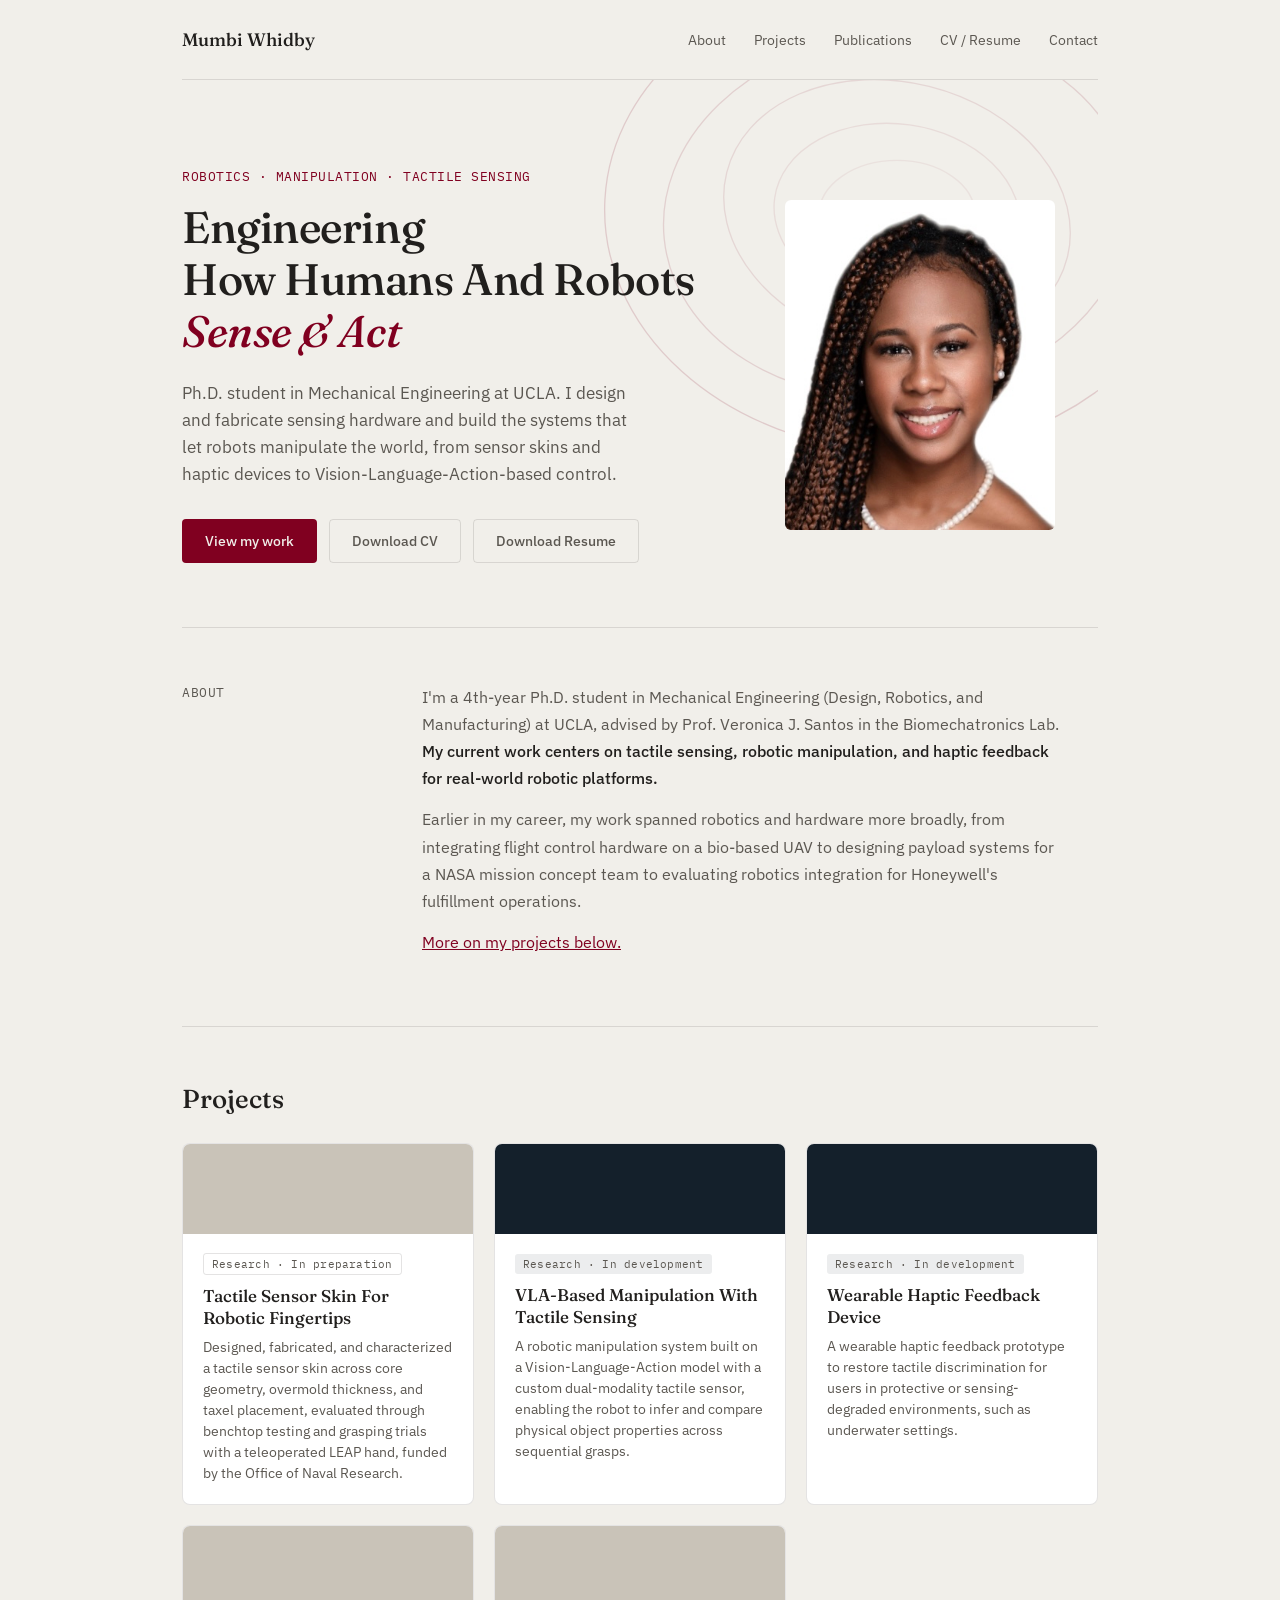
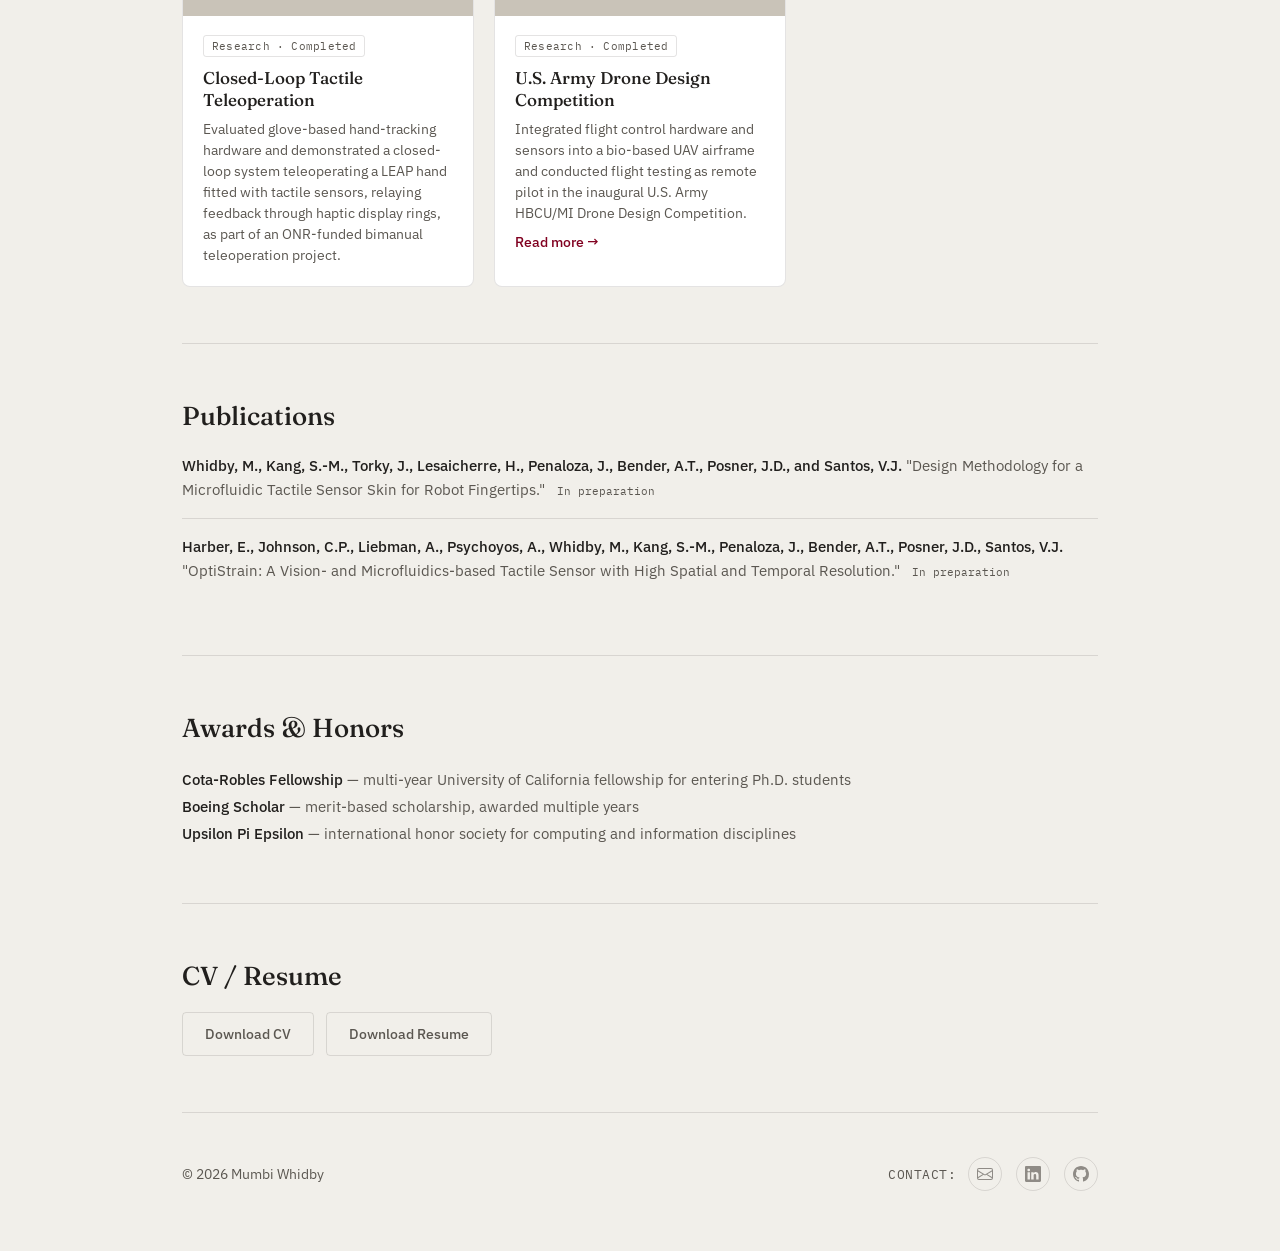
==== index.html @ e04b58ff "Add files via upload" ====
<!DOCTYPE html>
<html lang="en">
<head>
<meta charset="UTF-8">
<meta name="viewport" content="width=device-width, initial-scale=1.0">
<title>Mumbi Whidby | Robotics &amp; Hardware Engineer</title>
<meta name="description" content="Ph.D. researcher and hardware engineer building tactile sensors and manipulation systems for robots.">
<link rel="preconnect" href="https://fonts.googleapis.com">
<link href="https://fonts.googleapis.com/css2?family=Fraunces:opsz,wght@9..144,400;9..144,500;9..144,600&family=IBM+Plex+Sans:wght@400;500;600&family=IBM+Plex+Mono:wght@400;500&display=swap" rel="stylesheet">
<link rel="stylesheet" href="style.css">
</head>
<body>
<div class="wrap">

  <nav>
    <a class="nav-name" href="index.html">Mumbi Whidby</a>
    <div class="nav-links">
      <a href="#about">About</a>
      <a href="#projects">Projects</a>
      <a href="#publications">Publications</a>
      <a href="#documents">CV / Resume</a>
      <a href="#contact">Contact</a>
    </div>
  </nav>

  <section class="hero">
    <svg class="contour-bg" viewBox="0 0 400 400" xmlns="http://www.w3.org/2000/svg" aria-hidden="true">
      <g fill="none" stroke="#800020" stroke-width="1">
        <ellipse cx="230" cy="150" rx="60" ry="42" opacity="0.14"/>
        <ellipse cx="230" cy="150" rx="95" ry="70" opacity="0.2" transform="rotate(8 230 150)"/>
        <ellipse cx="230" cy="150" rx="135" ry="102" opacity="0.26" transform="rotate(14 230 150)"/>
        <ellipse cx="230" cy="150" rx="180" ry="140" opacity="0.32" transform="rotate(-6 230 150)"/>
        <ellipse cx="230" cy="150" rx="225" ry="182" opacity="0.38" transform="rotate(3 230 150)"/>
      </g>
    </svg>

    <div class="hero-copy">
      <div class="eyebrow">Robotics &middot; Manipulation &middot; Tactile Sensing</div>
      <h1>Engineering How&nbsp;Humans And&nbsp;Robots <em>Sense &amp; Act</em></h1>
      <p>Ph.D. student in Mechanical Engineering at UCLA. I design and fabricate sensing hardware and build the systems that let robots manipulate the world, from sensor skins and haptic devices to Vision-Language-Action-based control.</p>
      <div class="hero-cta">
        <a class="btn btn-primary" href="#projects">View my work</a>
        <a class="btn btn-secondary" href="assets/Mumbi_Whidby_CV.pdf">Download CV</a>
        <a class="btn btn-secondary" href="assets/Mumbi_Whidby_Resume.pdf">Download Resume</a>
      </div>
    </div>

    <div class="hero-portrait">
      <div class="portrait-frame">
        <img src="assets/portrait.jpg" alt="Mumbi Whidby">
      </div>
    </div>
  </section>

  <section class="about" id="about">
    <div class="label">About</div>
    <div>
      <p>I'm a 4th-year Ph.D. student in Mechanical Engineering (Design, Robotics, and Manufacturing) at UCLA, advised by Prof. Veronica J. Santos in the Biomechatronics Lab. <strong>My current work centers on tactile sensing, robotic manipulation, and haptic feedback for real-world robotic platforms.</strong></p>
      <p>Earlier in my career, my work spanned robotics and hardware more broadly, from integrating flight control hardware on a bio-based UAV to designing payload systems for a NASA mission concept team to evaluating robotics integration for Honeywell's fulfillment operations.</p>
      <p><a href="#projects">More on my projects below.</a></p>
    </div>
  </section>

  <section class="projects" id="projects">
    <h2>Projects</h2>
    <div class="grid">

      <div class="card">
        <div class="card-cover open"></div>
        <div class="card-body">
          <span class="tag">Research &middot; In preparation</span>
          <h3>Tactile Sensor Skin For Robotic Fingertips</h3>
          <p>Designed, fabricated, and characterized a tactile sensor skin across core geometry, overmold thickness, and taxel placement, evaluated through benchtop testing and grasping trials with a teleoperated LEAP hand, funded by the Office of Naval Research.</p>
        </div>
      </div>

      <div class="card">
        <div class="card-cover sealed"></div>
        <div class="card-body">
          <span class="tag sealed">Research &middot; In development</span>
          <h3>VLA-Based Manipulation With Tactile Sensing</h3>
          <p>A robotic manipulation system built on a Vision-Language-Action model with a custom dual-modality tactile sensor, enabling the robot to infer and compare physical object properties across sequential grasps.</p>
        </div>
      </div>

      <div class="card">
        <div class="card-cover sealed"></div>
        <div class="card-body">
          <span class="tag sealed">Research &middot; In development</span>
          <h3>Wearable Haptic Feedback Device</h3>
          <p>A wearable haptic feedback prototype to restore tactile discrimination for users in protective or sensing-degraded environments, such as underwater settings.</p>
        </div>
      </div>

      <div class="card">
        <div class="card-cover open"></div>
        <div class="card-body">
          <span class="tag">Research &middot; Completed</span>
          <h3>Closed-Loop Tactile Teleoperation</h3>
          <p>Evaluated glove-based hand-tracking hardware and demonstrated a closed-loop system teleoperating a LEAP hand fitted with tactile sensors, relaying feedback through haptic display rings, as part of an ONR-funded bimanual teleoperation project.</p>
        </div>
      </div>

      <a class="card" href="projects/drone-competition.html">
        <div class="card-cover open"></div>
        <div class="card-body">
          <span class="tag">Research &middot; Completed</span>
          <h3>U.S. Army Drone Design Competition</h3>
          <p>Integrated flight control hardware and sensors into a bio-based UAV airframe and conducted flight testing as remote pilot in the inaugural U.S. Army HBCU/MI Drone Design Competition.
          <span class="arrow">Read more &rarr;</span></p>
        </div>
      </a>

    </div>
  </section>

  <section class="publications" id="publications">
    <h2>Publications</h2>
    <ul class="pub-list">
      <li><strong>Whidby, M., Kang, S.-M., Torky, J., Lesaicherre, H., Penaloza, J., Bender, A.T., Posner, J.D., and Santos, V.J.</strong> "Design Methodology for a Microfluidic Tactile Sensor Skin for Robot Fingertips." <span class="pub-status">In preparation</span></li>
      <li><strong>Harber, E., Johnson, C.P., Liebman, A., Psychoyos, A., Whidby, M., Kang, S.-M., Penaloza, J., Bender, A.T., Posner, J.D., Santos, V.J.</strong> "OptiStrain: A Vision- and Microfluidics-based Tactile Sensor with High Spatial and Temporal Resolution." <span class="pub-status">In preparation</span></li>
    </ul>
  </section>

  <section class="awards" id="awards">
    <h2>Awards &amp; Honors</h2>
    <ul class="award-list">
      <li><strong>Cota-Robles Fellowship</strong> &mdash; multi-year University of California fellowship for entering Ph.D. students</li>
      <li><strong>Boeing Scholar</strong> &mdash; merit-based scholarship, awarded multiple years</li>
      <li><strong>Upsilon Pi Epsilon</strong> &mdash; international honor society for computing and information disciplines</li>
    </ul>
  </section>

  <section class="documents" id="documents">
    <h2>CV / Resume</h2>
    <div class="doc-links">
      <a class="btn btn-secondary" href="assets/Mumbi_Whidby_CV.pdf">Download CV</a>
      <a class="btn btn-secondary" href="assets/Mumbi_Whidby_Resume.pdf">Download Resume</a>
    </div>
  </section>

  <footer id="contact">
    <div>&copy; 2026 Mumbi Whidby</div>
    <div class="contact-row">
      <span class="contact-label">Contact:</span>
      <div class="icon-row">
        <a class="icon-badge" href="mailto:mwhidby@g.ucla.edu" title="Email" aria-label="Email">
          <svg xmlns="http://www.w3.org/2000/svg" width="16" height="16" fill="currentColor" viewBox="0 0 16 16"><path d="M0 4a2 2 0 0 1 2-2h12a2 2 0 0 1 2 2v8a2 2 0 0 1-2 2H2a2 2 0 0 1-2-2zm2-1a1 1 0 0 0-1 1v.217l7 4.2 7-4.2V4a1 1 0 0 0-1-1zm13 2.383-4.708 2.825L15 11.105zm-.034 6.876-5.64-3.471L8 9.583l-1.326-.795-5.64 3.47A1 1 0 0 0 2 13h12a1 1 0 0 0 .966-.741M1 11.105l4.708-2.897L1 5.383z"/></svg>
        </a>
        <a class="icon-badge" href="https://www.linkedin.com/in/mumbi-whidby" title="LinkedIn" aria-label="LinkedIn">
          <svg xmlns="http://www.w3.org/2000/svg" width="16" height="16" fill="currentColor" viewBox="0 0 16 16"><path d="M0 1.146C0 .513.526 0 1.175 0h13.65C15.474 0 16 .513 16 1.146v13.708c0 .633-.526 1.146-1.175 1.146H1.175C.526 16 0 15.487 0 14.854zm4.943 12.248V6.169H2.542v7.225zm-1.2-8.212c.837 0 1.358-.554 1.358-1.248-.015-.709-.52-1.248-1.342-1.248S2.4 3.226 2.4 3.934c0 .694.521 1.248 1.327 1.248zm4.908 8.212V9.359c0-.216.016-.432.08-.586.173-.431.568-.878 1.232-.878.869 0 1.216.662 1.216 1.634v3.865h2.401V9.25c0-2.22-1.184-3.252-2.764-3.252-1.274 0-1.845.7-2.165 1.193v.025h-.016l.016-.025V6.169h-2.4c.03.678 0 7.225 0 7.225z"/></svg>
        </a>
        <a class="icon-badge" href="https://github.com/Mumbzzz" title="GitHub" aria-label="GitHub">
          <svg xmlns="http://www.w3.org/2000/svg" width="16" height="16" fill="currentColor" viewBox="0 0 16 16"><path d="M8 0C3.58 0 0 3.58 0 8c0 3.54 2.29 6.53 5.47 7.59.4.07.55-.17.55-.38 0-.19-.01-.82-.01-1.49-2.01.37-2.53-.49-2.69-.94-.09-.23-.48-.94-.82-1.13-.28-.15-.68-.52-.01-.53.63-.01 1.08.58 1.23.82.72 1.21 1.87.87 2.33.66.07-.52.28-.87.51-1.07-1.78-.2-3.64-.89-3.64-3.95 0-.87.31-1.59.82-2.15-.08-.2-.36-1.02.08-2.12 0 0 .67-.21 2.2.82.64-.18 1.32-.27 2-.27s1.36.09 2 .27c1.53-1.04 2.2-.82 2.2-.82.44 1.1.16 1.92.08 2.12.51.56.82 1.27.82 2.15 0 3.07-1.87 3.75-3.65 3.95.29.25.54.73.54 1.48 0 1.07-.01 1.93-.01 2.2 0 .21.15.46.55.38A8.01 8.01 0 0 0 16 8c0-4.42-3.58-8-8-8"/></svg>
        </a>
      </div>
    </div>
  </footer>

</div>
</body>
</html>
---- style.css ----
:root{
  --paper:#F1EFEA;
  --ink:#211F1D;
  --ink-soft:#5B5751;
  --mercury-line: rgba(33,31,29,0.12);
  --accent:#800020;
  --navy:#14202B;
  --card-header:#C9C3B8;
}

*{box-sizing:border-box;}

body{
  margin:0;
  background:var(--paper);
  color:var(--ink);
  font-family:'IBM Plex Sans', sans-serif;
}

.wrap{max-width:980px;margin:0 auto;padding:0 32px;}

a{color:inherit;}

/* nav */
nav{
  display:flex;justify-content:space-between;align-items:center;
  padding:28px 0;border-bottom:1px solid var(--mercury-line);
}
.nav-name{font-family:'Fraunces',serif;font-weight:500;font-size:18px;text-decoration:none;color:var(--ink);}
.nav-links{display:flex;gap:28px;font-size:14px;color:var(--ink-soft);}
.nav-links a{color:var(--ink-soft);text-decoration:none;}
.nav-links a:hover{color:var(--accent);}

/* hero */
.hero{
  position:relative;
  padding:88px 0 64px;
  display:grid;grid-template-columns:1.3fr 0.9fr;gap:48px;align-items:center;
  overflow:hidden;
}
.contour-bg{position:absolute;inset:-60px -20px auto auto;width:520px;height:520px;z-index:0;opacity:0.4;}
.hero-copy{position:relative;z-index:1;}
.hero-copy .eyebrow{
  font-family:'IBM Plex Mono',monospace;font-size:12.5px;letter-spacing:0.04em;color:var(--accent);
  text-transform:uppercase;margin-bottom:18px;
}
.hero-copy h1{
  font-family:'Fraunces',serif;font-optical-sizing:auto;font-weight:500;
  font-size:44px;line-height:1.18;letter-spacing:-0.01em;margin:0 0 22px;
}
.hero-copy h1 em{font-style:italic;color:var(--accent);}
.hero-copy p{font-size:16.5px;line-height:1.65;color:var(--ink-soft);max-width:46ch;margin:0 0 30px;}
.hero-cta{display:flex;gap:12px;flex-wrap:wrap;}
.btn{
  font-size:14px;font-weight:500;padding:12px 22px;border-radius:4px;
  text-decoration:none;display:inline-block;border:1px solid transparent;
}
.btn-primary{background:var(--accent);color:var(--paper);}
.btn-secondary{border-color:var(--mercury-line);color:var(--ink-soft);transition:border-color 0.15s ease, color 0.15s ease;}
.btn-secondary:hover{border-color:var(--accent);color:var(--accent);}
.hero-portrait{position:relative;z-index:1;display:flex;justify-content:center;}
.portrait-frame{
  width:270px;height:330px;border-radius:6px;overflow:hidden;
  background:#DAD5CB;display:flex;align-items:center;justify-content:center;
}
.portrait-frame img{width:100%;height:100%;object-fit:cover;display:block;}
.portrait-frame span{font-family:'IBM Plex Mono',monospace;font-size:12px;color:var(--ink-soft);}

/* about */
.about{padding:56px 0;border-top:1px solid var(--mercury-line);display:grid;grid-template-columns:200px 1fr;gap:40px;}
.about .label{
  font-family:'IBM Plex Mono',monospace;font-size:12.5px;color:var(--ink-soft);
  text-transform:uppercase;letter-spacing:0.04em;
}
.about p{font-size:16px;line-height:1.7;color:var(--ink-soft);margin:0 0 14px;max-width:64ch;}
.about strong{color:var(--ink);font-weight:500;}
.about a{color:var(--accent);}

/* projects */
.projects{padding:56px 0;border-top:1px solid var(--mercury-line);}
.projects h2{font-family:'Fraunces',serif;font-weight:500;font-size:26px;margin:0 0 28px;}
.grid{display:grid;grid-template-columns:repeat(auto-fit,minmax(260px,1fr));gap:20px;}
.card{border:1px solid var(--mercury-line);border-radius:8px;overflow:hidden;background:#fff;display:block;text-decoration:none;color:inherit;transition:border-color 0.15s ease;}
a.card:hover{border-color:var(--accent);}
.card-cover{height:90px;background:var(--navy);}
.card-cover.open{background:var(--card-header);}
.card-body{padding:18px 20px 20px;}
.tag{
  display:inline-block;font-family:'IBM Plex Mono',monospace;font-size:11px;
  padding:3px 8px;border-radius:3px;margin-bottom:10px;letter-spacing:0.02em;
  border:1px solid var(--mercury-line);color:var(--ink-soft);
}
.tag.sealed{background:rgba(20,32,43,0.08);border:none;}
.card h3{font-family:'Fraunces',serif;font-weight:500;font-size:17px;margin:0 0 8px;line-height:1.3;}
.card p{font-size:13.5px;line-height:1.55;color:var(--ink-soft);margin:0;}
.arrow{color:var(--accent);font-weight:500;display:block;margin-top:8px;}

/* publications */
.publications{padding:56px 0;border-top:1px solid var(--mercury-line);}
.publications h2{font-family:'Fraunces',serif;font-weight:500;font-size:26px;margin:0 0 22px;}
.pub-list{list-style:none;margin:0;padding:0;}
.pub-list li{
  padding:16px 0;border-bottom:1px solid var(--mercury-line);
  font-size:15px;line-height:1.6;color:var(--ink-soft);
}
.pub-list li:first-child{padding-top:0;}
.pub-list li:last-child{border-bottom:none;}
.pub-list strong{color:var(--ink);font-weight:500;}
.pub-status{
  display:inline-block;font-family:'IBM Plex Mono',monospace;font-size:11px;
  color:var(--ink-soft);margin-left:8px;
}

/* awards */
.awards{padding:56px 0;border-top:1px solid var(--mercury-line);}
.awards h2{font-family:'Fraunces',serif;font-weight:500;font-size:26px;margin:0 0 22px;}
.award-list{list-style:none;margin:0;padding:0;font-size:15px;line-height:1.8;color:var(--ink-soft);}
.award-list strong{color:var(--ink);font-weight:500;}

/* résumé / cv */
.documents{padding:56px 0;border-top:1px solid var(--mercury-line);}
.documents h2{font-family:'Fraunces',serif;font-weight:500;font-size:26px;margin:0 0 20px;}
.doc-links{display:flex;gap:12px;flex-wrap:wrap;}

/* footer */
footer{
  padding:44px 0 60px;border-top:1px solid var(--mercury-line);
  display:flex;justify-content:space-between;align-items:center;font-size:14px;color:var(--ink-soft);
}
.contact-row{display:flex;align-items:center;gap:12px;}
.contact-label{font-family:'IBM Plex Mono',monospace;font-size:12.5px;color:var(--ink-soft);text-transform:uppercase;letter-spacing:0.04em;}
.icon-row{display:flex;gap:14px;}
.icon-badge{
  width:34px;height:34px;border-radius:50%;border:1px solid var(--mercury-line);
  display:flex;align-items:center;justify-content:center;text-decoration:none;
  color:var(--ink-soft);
}
.icon-badge svg{width:16px;height:16px;opacity:0.65;transition:opacity 0.15s ease;}
.icon-badge:hover{border-color:var(--accent);color:var(--accent);}
.icon-badge:hover svg{opacity:1;}

/* project (case study) page */
.case-study{padding:56px 0;}
.case-study .back-link{
  display:inline-block;margin-bottom:28px;font-size:14px;color:var(--ink-soft);text-decoration:none;
}
.case-study .back-link:hover{color:var(--accent);}
.case-study .eyebrow{
  font-family:'IBM Plex Mono',monospace;font-size:12.5px;letter-spacing:0.04em;color:var(--accent);
  text-transform:uppercase;margin-bottom:14px;
}
.case-study h1{font-family:'Fraunces',serif;font-weight:500;font-size:36px;line-height:1.2;margin:0 0 24px;max-width:24ch;}
.case-study .lede{font-size:17px;line-height:1.7;color:var(--ink-soft);max-width:64ch;margin:0 0 32px;}
.case-study h2{font-family:'Fraunces',serif;font-weight:500;font-size:21px;margin:40px 0 14px;}
.case-study p{font-size:15.5px;line-height:1.75;color:var(--ink-soft);max-width:64ch;margin:0 0 16px;}
.case-study ul{max-width:64ch;padding-left:20px;}
.case-study li{font-size:15.5px;line-height:1.75;color:var(--ink-soft);margin-bottom:8px;}

@media (max-width: 720px){
  .hero{grid-template-columns:1fr;padding:56px 0 40px;}
  .hero-portrait{order:-1;}
  .hero-copy h1{font-size:32px;}
  .about{grid-template-columns:1fr;gap:16px;}
  footer{flex-direction:column;gap:16px;align-items:flex-start;}
}
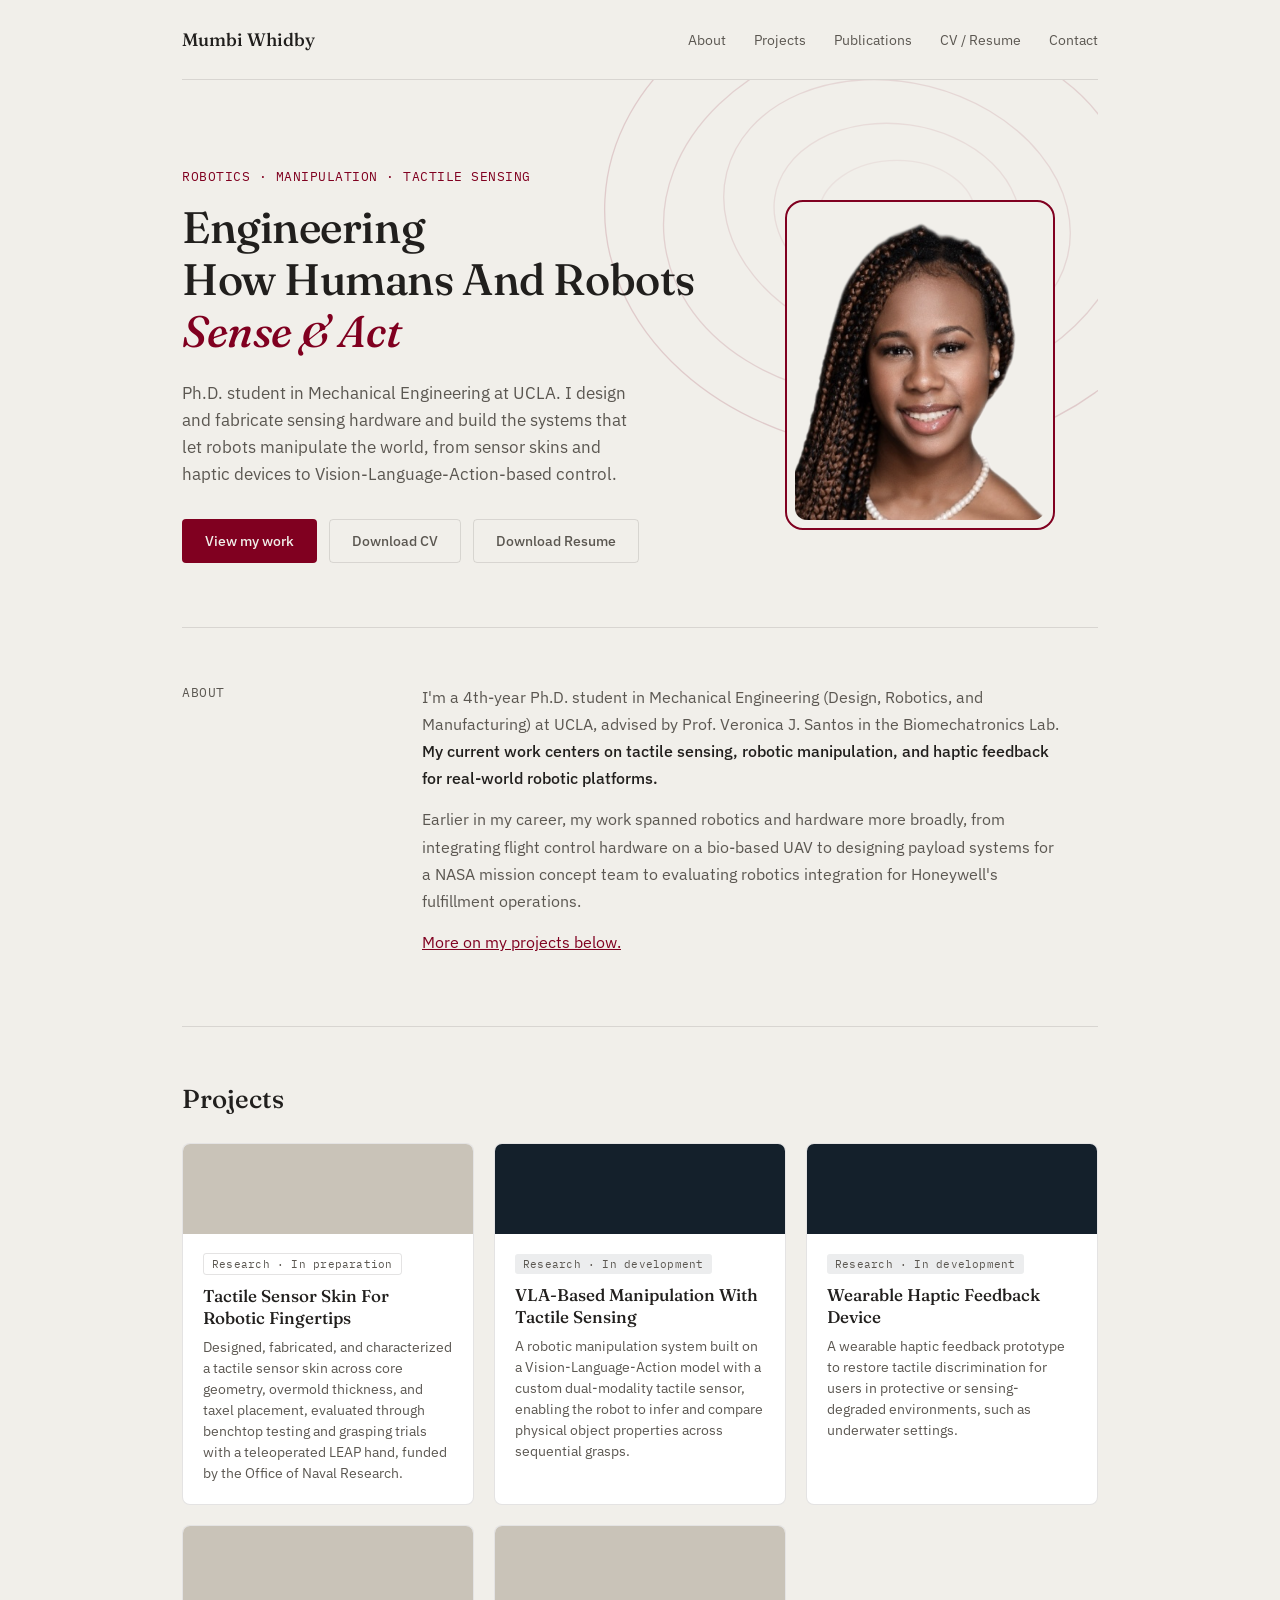
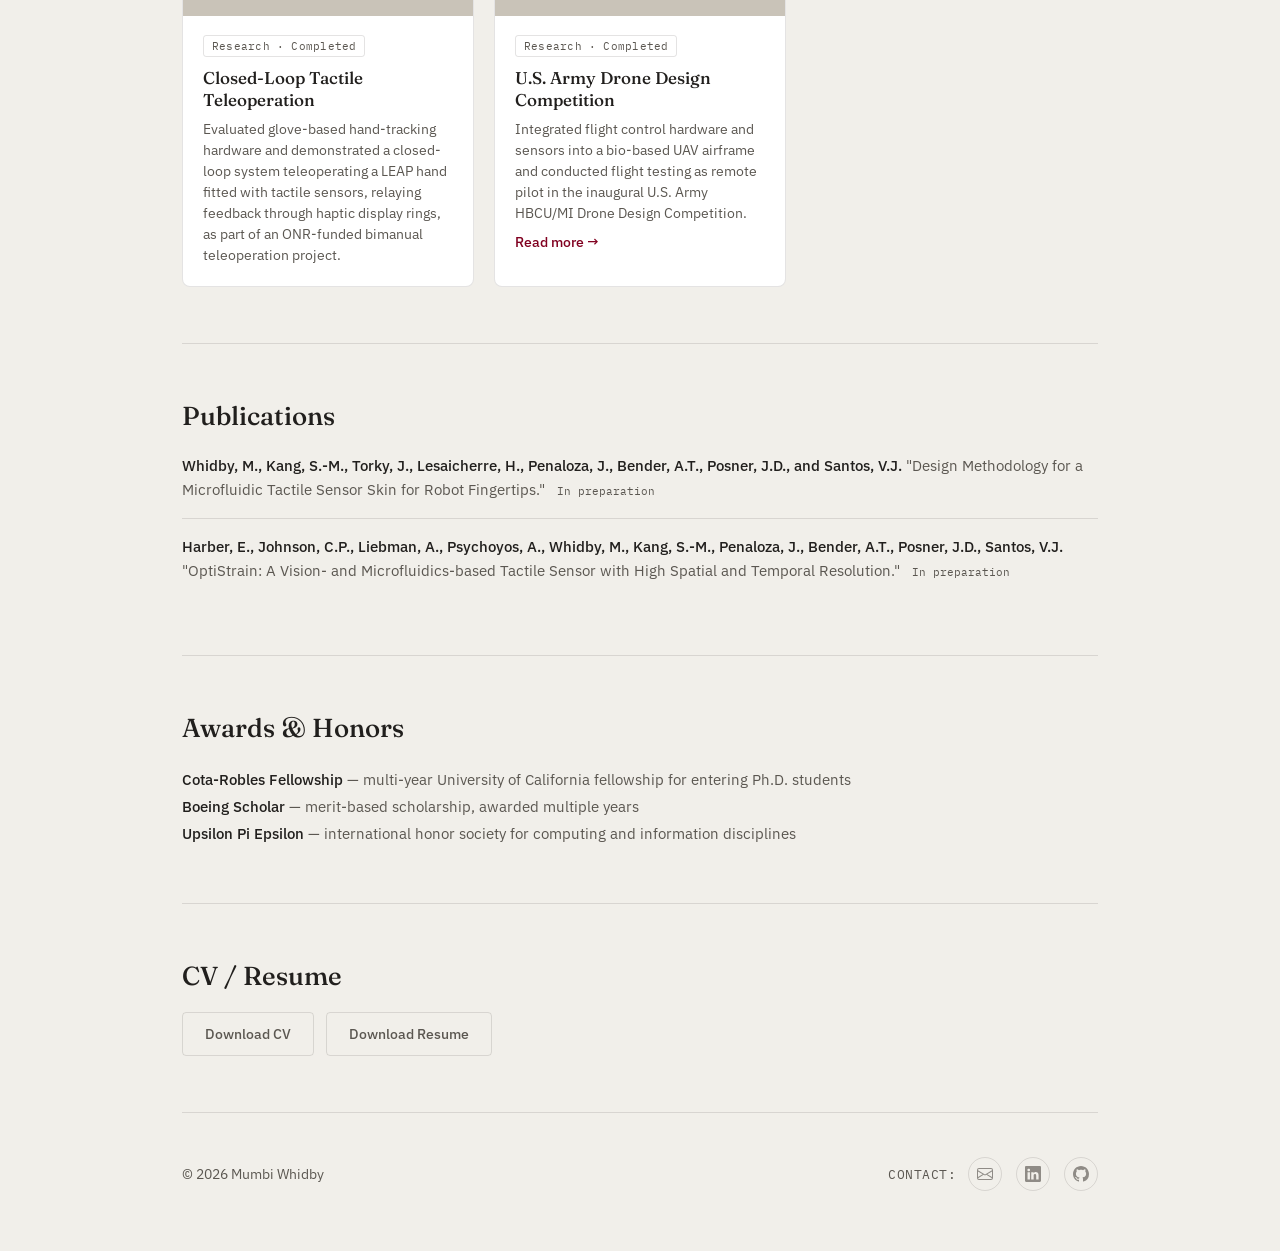
==== commit 873973eb: "Add files via upload" ====
--- a/index.html
+++ b/index.html
@@ -47,7 +47,7 @@
 
     <div class="hero-portrait">
       <div class="portrait-frame">
-        <img src="assets/portrait.jpg" alt="Mumbi Whidby">
+        <img src="assets/portrait.png" alt="Mumbi Whidby">
       </div>
     </div>
   </section>
--- a/style.css
+++ b/style.css
@@ -60,10 +60,14 @@
 .btn-secondary:hover{border-color:var(--accent);color:var(--accent);}
 .hero-portrait{position:relative;z-index:1;display:flex;justify-content:center;}
 .portrait-frame{
-  width:270px;height:330px;border-radius:6px;overflow:hidden;
-  background:#DAD5CB;display:flex;align-items:center;justify-content:center;
+  width:270px;height:330px;border-radius:18px;
+  border:2px solid var(--accent);
+  padding:8px;
+  background:var(--paper);
+  display:flex;align-items:center;justify-content:center;
+  box-sizing:border-box;
 }
-.portrait-frame img{width:100%;height:100%;object-fit:cover;display:block;}
+.portrait-frame img{width:100%;height:100%;object-fit:cover;display:block;border-radius:12px;}
 .portrait-frame span{font-family:'IBM Plex Mono',monospace;font-size:12px;color:var(--ink-soft);}
 
 /* about */
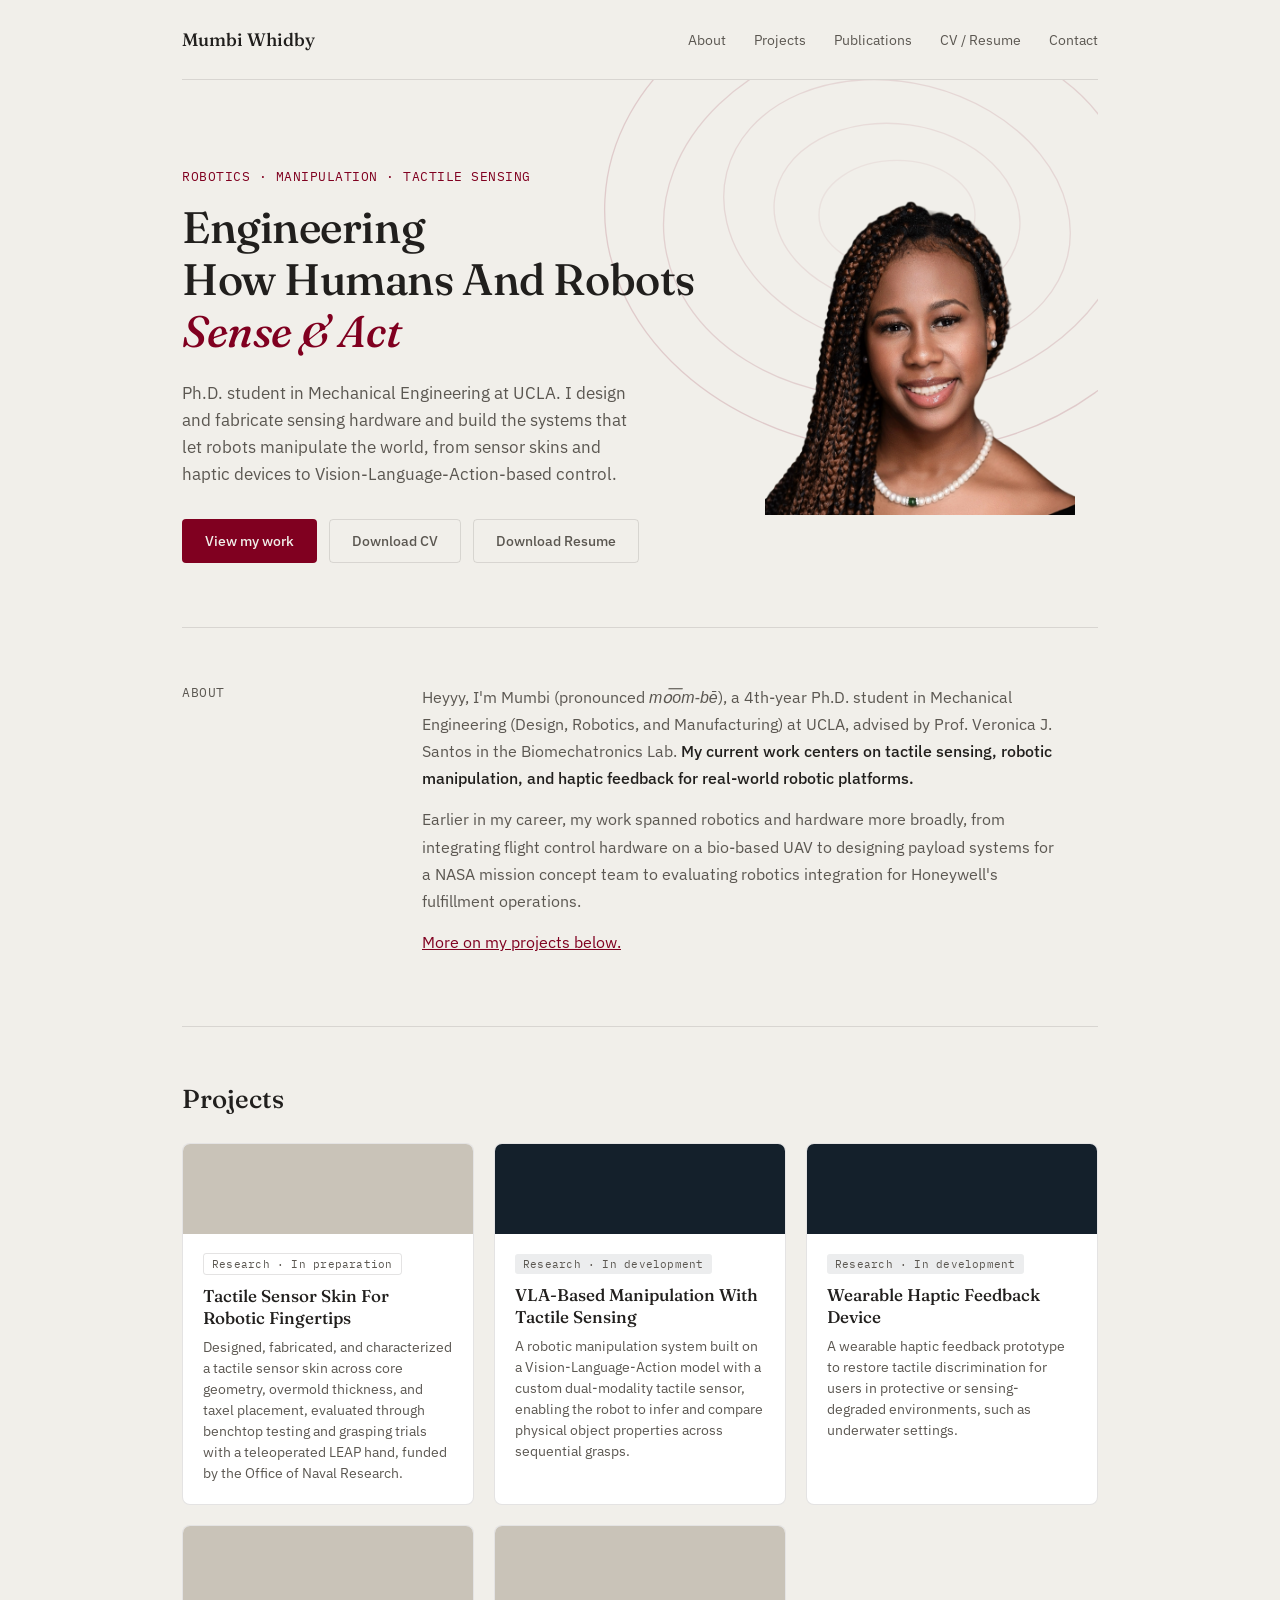
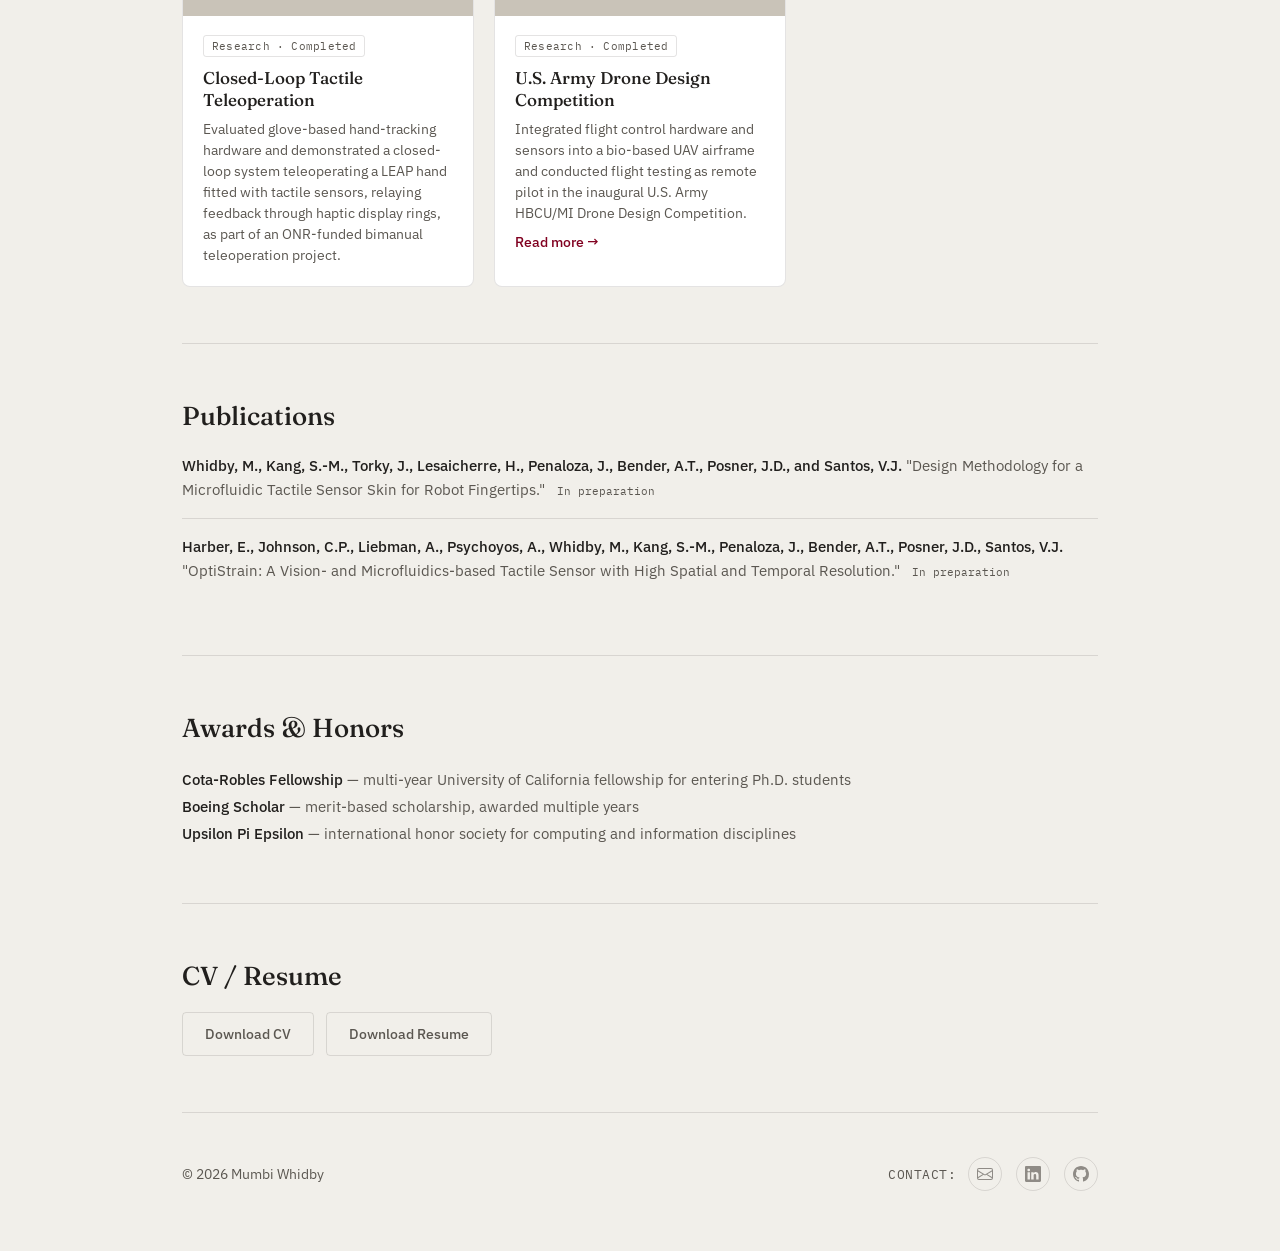
==== commit 3af777c8: "Add files via upload" ====
--- a/index.html
+++ b/index.html
@@ -36,7 +36,7 @@
 
     <div class="hero-copy">
       <div class="eyebrow">Robotics &middot; Manipulation &middot; Tactile Sensing</div>
-      <h1>Engineering How&nbsp;Humans And&nbsp;Robots <em>Sense &amp; Act</em></h1>
+      <h1>Engineering How&nbsp;Humans And&nbsp;Robots<br><em>Sense &amp; Act</em></h1>
       <p>Ph.D. student in Mechanical Engineering at UCLA. I design and fabricate sensing hardware and build the systems that let robots manipulate the world, from sensor skins and haptic devices to Vision-Language-Action-based control.</p>
       <div class="hero-cta">
         <a class="btn btn-primary" href="#projects">View my work</a>
@@ -55,7 +55,7 @@
   <section class="about" id="about">
     <div class="label">About</div>
     <div>
-      <p>I'm a 4th-year Ph.D. student in Mechanical Engineering (Design, Robotics, and Manufacturing) at UCLA, advised by Prof. Veronica J. Santos in the Biomechatronics Lab. <strong>My current work centers on tactile sensing, robotic manipulation, and haptic feedback for real-world robotic platforms.</strong></p>
+      <p>Heyyy, I'm Mumbi (pronounced <em>mo͞om-bē</em>), a 4th-year Ph.D. student in Mechanical Engineering (Design, Robotics, and Manufacturing) at UCLA, advised by Prof. Veronica J. Santos in the Biomechatronics Lab. <strong>My current work centers on tactile sensing, robotic manipulation, and haptic feedback for real-world robotic platforms.</strong></p>
       <p>Earlier in my career, my work spanned robotics and hardware more broadly, from integrating flight control hardware on a bio-based UAV to designing payload systems for a NASA mission concept team to evaluating robotics integration for Honeywell's fulfillment operations.</p>
       <p><a href="#projects">More on my projects below.</a></p>
     </div>
--- a/style.css
+++ b/style.css
@@ -58,16 +58,13 @@
 .btn-primary{background:var(--accent);color:var(--paper);}
 .btn-secondary{border-color:var(--mercury-line);color:var(--ink-soft);transition:border-color 0.15s ease, color 0.15s ease;}
 .btn-secondary:hover{border-color:var(--accent);color:var(--accent);}
-.hero-portrait{position:relative;z-index:1;display:flex;justify-content:center;}
+.hero-portrait{position:relative;z-index:1;display:flex;justify-content:center;align-self:flex-start;margin-top:-5px;}
 .portrait-frame{
-  width:270px;height:330px;border-radius:18px;
-  border:2px solid var(--accent);
-  padding:8px;
-  background:var(--paper);
+  width:310px;height:380px;
   display:flex;align-items:center;justify-content:center;
   box-sizing:border-box;
 }
-.portrait-frame img{width:100%;height:100%;object-fit:cover;display:block;border-radius:12px;}
+.portrait-frame img{width:100%;height:100%;object-fit:contain;display:block;}
 .portrait-frame span{font-family:'IBM Plex Mono',monospace;font-size:12px;color:var(--ink-soft);}
 
 /* about */
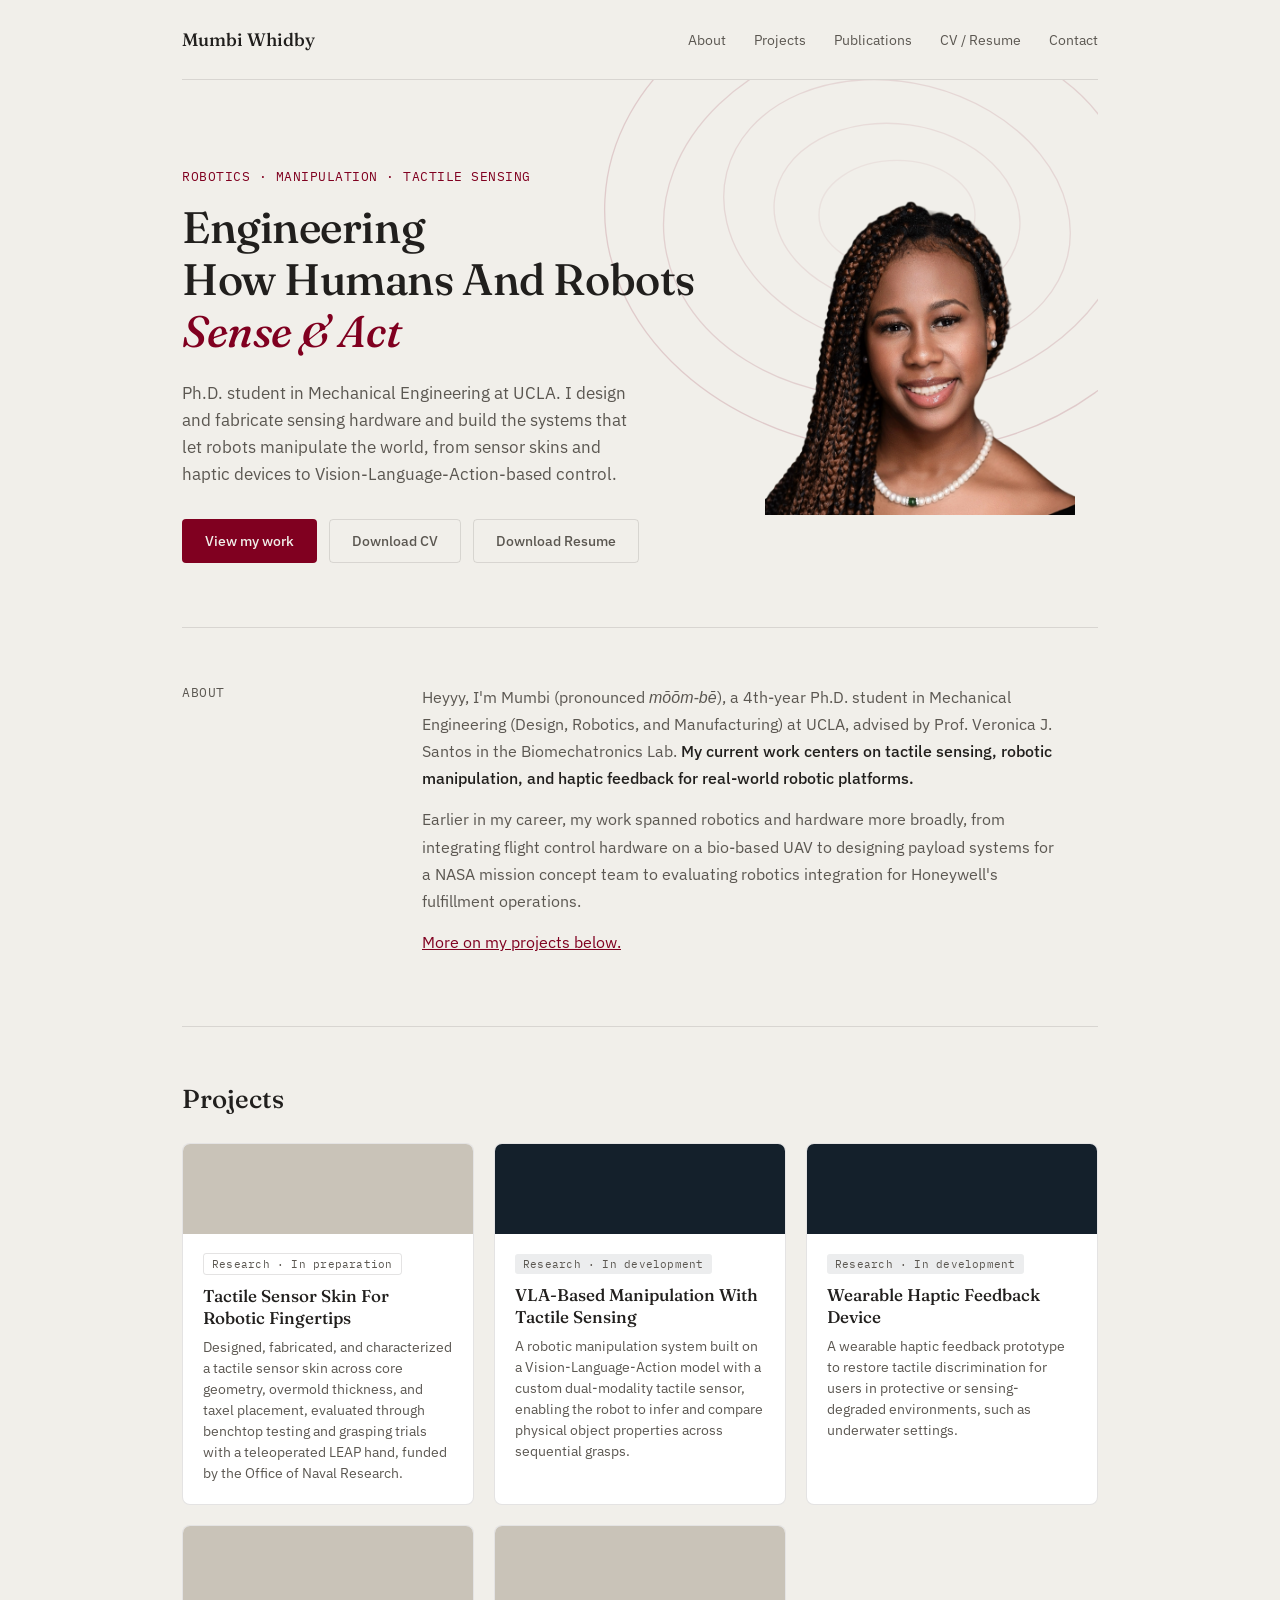
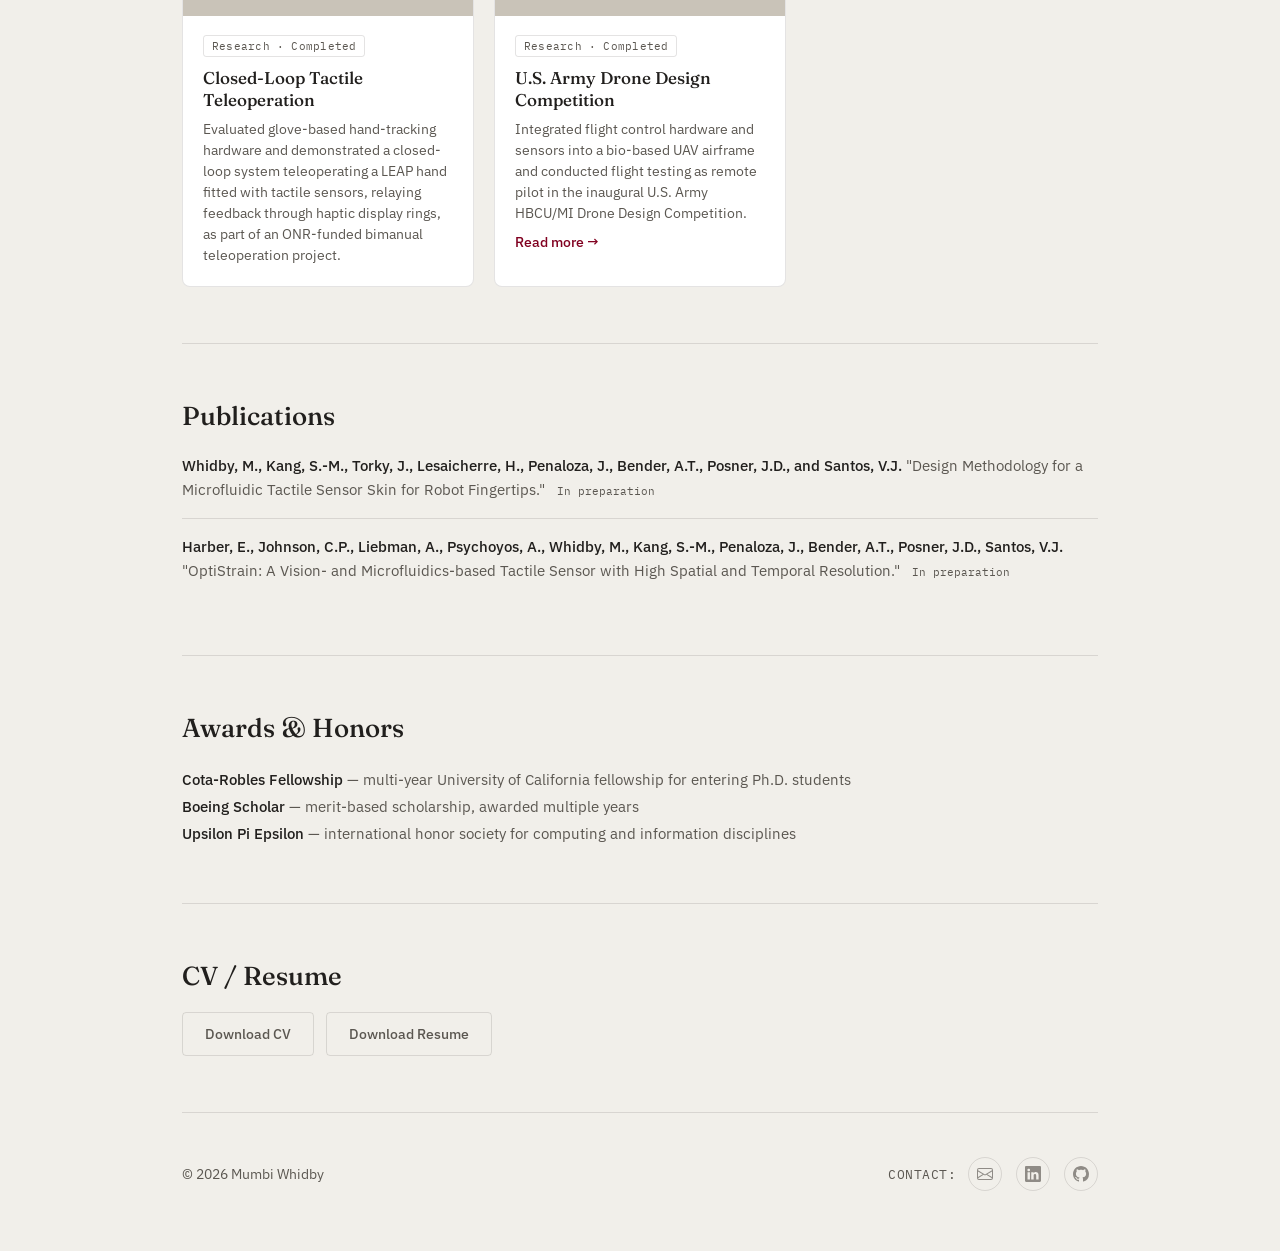
==== commit c6e1b93d: "Add files via upload" ====
--- a/index.html
+++ b/index.html
@@ -55,7 +55,7 @@
   <section class="about" id="about">
     <div class="label">About</div>
     <div>
-      <p>Heyyy, I'm Mumbi (pronounced <em>mo͞om-bē</em>), a 4th-year Ph.D. student in Mechanical Engineering (Design, Robotics, and Manufacturing) at UCLA, advised by Prof. Veronica J. Santos in the Biomechatronics Lab. <strong>My current work centers on tactile sensing, robotic manipulation, and haptic feedback for real-world robotic platforms.</strong></p>
+      <p>Heyyy, I'm Mumbi (pronounced <em>mōōm-bē</em>), a 4th-year Ph.D. student in Mechanical Engineering (Design, Robotics, and Manufacturing) at UCLA, advised by Prof. Veronica J. Santos in the Biomechatronics Lab. <strong>My current work centers on tactile sensing, robotic manipulation, and haptic feedback for real-world robotic platforms.</strong></p>
       <p>Earlier in my career, my work spanned robotics and hardware more broadly, from integrating flight control hardware on a bio-based UAV to designing payload systems for a NASA mission concept team to evaluating robotics integration for Honeywell's fulfillment operations.</p>
       <p><a href="#projects">More on my projects below.</a></p>
     </div>
--- a/style.css
+++ b/style.css
@@ -164,3 +164,18 @@
   .about{grid-template-columns:1fr;gap:16px;}
   footer{flex-direction:column;gap:16px;align-items:flex-start;}
 }
+
+/* project gallery */
+.gallery{
+  display:grid;grid-template-columns:repeat(auto-fit,minmax(200px,1fr));gap:16px;
+  margin:32px 0;
+}
+.gallery figure{margin:0;}
+.gallery img{
+  width:100%;height:180px;object-fit:cover;display:block;
+  border:1px solid var(--mercury-line);border-radius:8px;
+}
+.gallery figcaption{
+  font-family:'IBM Plex Mono',monospace;font-size:12px;color:var(--ink-soft);
+  margin-top:8px;line-height:1.5;
+}
